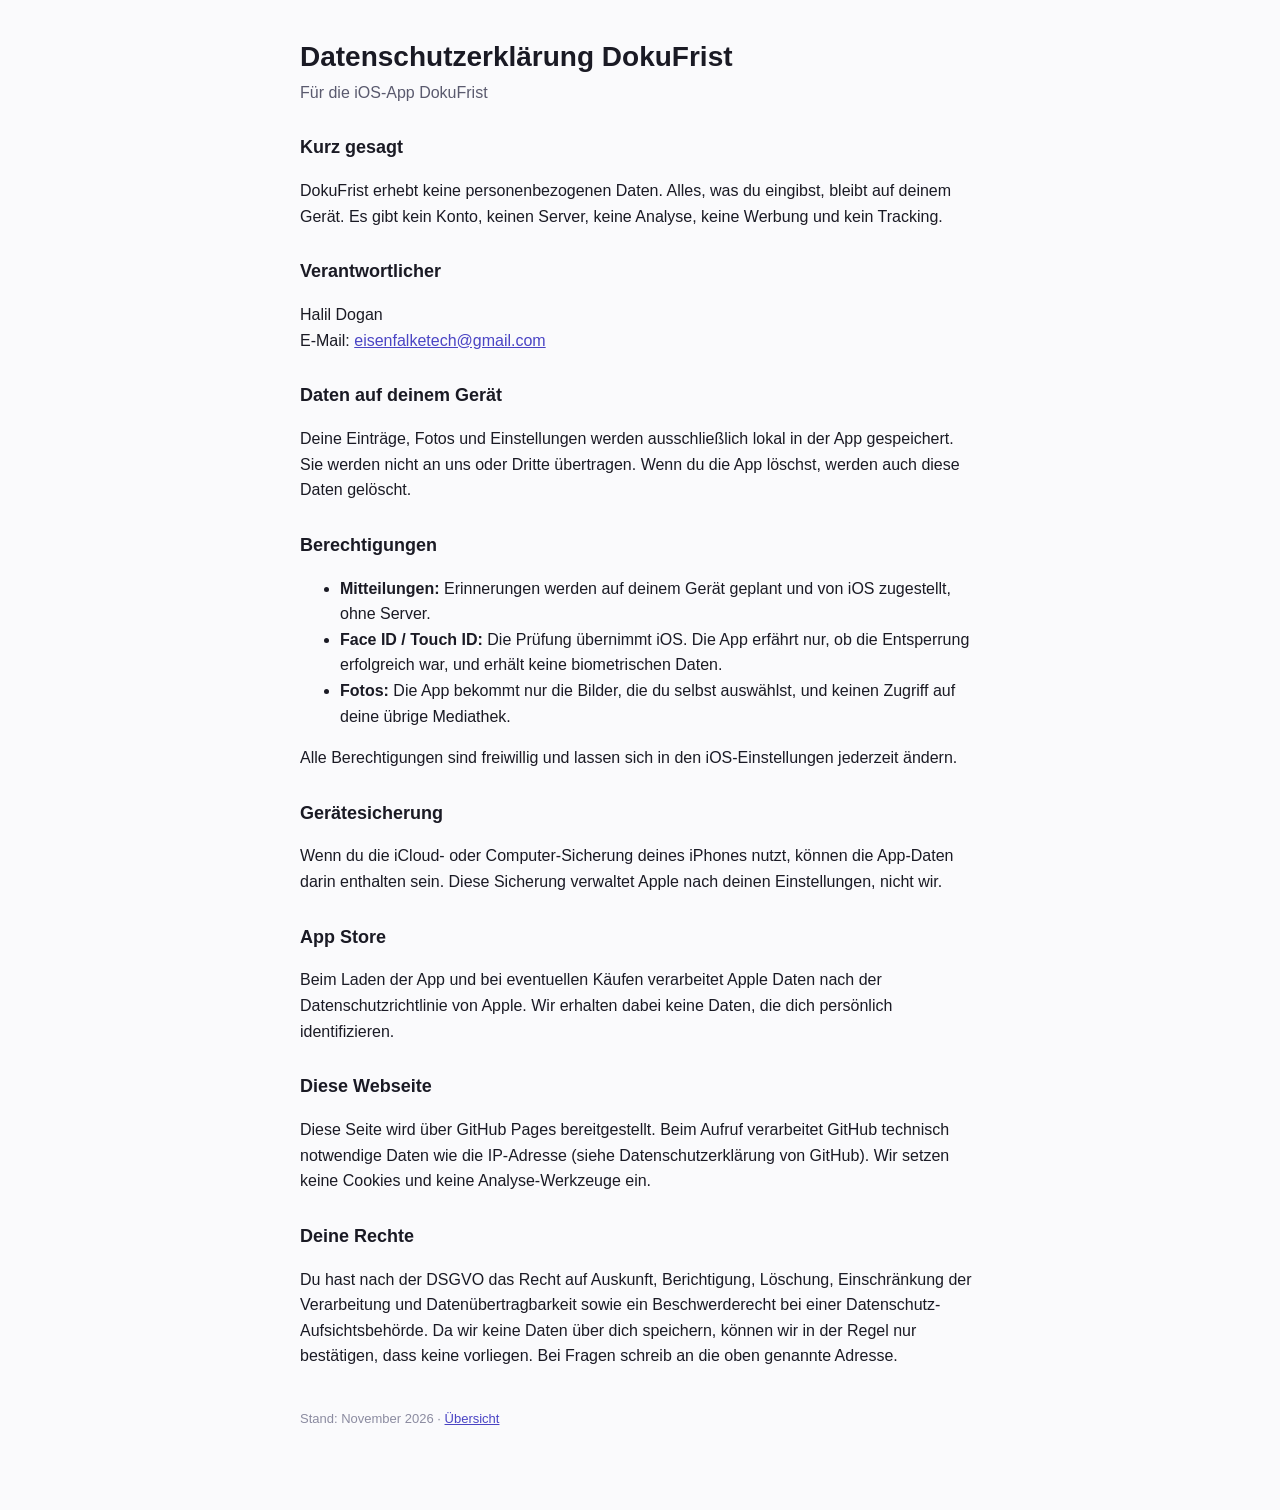
==== dokufrist/datenschutz/index.html @ 4a91ef64 "Support- und Datenschutzseiten für DokuFrist und AutoFrist Co-Authored-By: Claude Opus 5.5 <noreply@" ====
<!DOCTYPE html>
<html lang="de"><head><meta charset="utf-8"><meta name="viewport" content="width=device-width,initial-scale=1">
<meta name="robots" content="noindex"><title>Datenschutzerklärung DokuFrist</title><link rel="stylesheet" href="/style.css"></head>
<body><h1>Datenschutzerklärung DokuFrist</h1><p class="sub">Für die iOS-App DokuFrist</p>
<h2>Kurz gesagt</h2><p>DokuFrist erhebt keine personenbezogenen Daten. Alles, was du eingibst, bleibt auf deinem Gerät. Es gibt kein Konto, keinen Server, keine Analyse, keine Werbung und kein Tracking.</p>
<h2>Verantwortlicher</h2><p>Halil Dogan<br>E-Mail: <a href="mailto:eisenfalketech@gmail.com">eisenfalketech@gmail.com</a></p>
<h2>Daten auf deinem Gerät</h2><p>Deine Einträge, Fotos und Einstellungen werden ausschließlich lokal in der App gespeichert. Sie werden nicht an uns oder Dritte übertragen. Wenn du die App löschst, werden auch diese Daten gelöscht.</p>
<h2>Berechtigungen</h2><ul><li><b>Mitteilungen:</b> Erinnerungen werden auf deinem Gerät geplant und von iOS zugestellt, ohne Server.</li><li><b>Face ID / Touch ID:</b> Die Prüfung übernimmt iOS. Die App erfährt nur, ob die Entsperrung erfolgreich war, und erhält keine biometrischen Daten.</li><li><b>Fotos:</b> Die App bekommt nur die Bilder, die du selbst auswählst, und keinen Zugriff auf deine übrige Mediathek.</li></ul><p>Alle Berechtigungen sind freiwillig und lassen sich in den iOS-Einstellungen jederzeit ändern.</p>
<h2>Gerätesicherung</h2><p>Wenn du die iCloud- oder Computer-Sicherung deines iPhones nutzt, können die App-Daten darin enthalten sein. Diese Sicherung verwaltet Apple nach deinen Einstellungen, nicht wir.</p>
<h2>App Store</h2><p>Beim Laden der App und bei eventuellen Käufen verarbeitet Apple Daten nach der Datenschutzrichtlinie von Apple. Wir erhalten dabei keine Daten, die dich persönlich identifizieren.</p>
<h2>Diese Webseite</h2><p>Diese Seite wird über GitHub Pages bereitgestellt. Beim Aufruf verarbeitet GitHub technisch notwendige Daten wie die IP-Adresse (siehe Datenschutzerklärung von GitHub). Wir setzen keine Cookies und keine Analyse-Werkzeuge ein.</p>
<h2>Deine Rechte</h2><p>Du hast nach der DSGVO das Recht auf Auskunft, Berichtigung, Löschung, Einschränkung der Verarbeitung und Datenübertragbarkeit sowie ein Beschwerderecht bei einer Datenschutz-Aufsichtsbehörde. Da wir keine Daten über dich speichern, können wir in der Regel nur bestätigen, dass keine vorliegen. Bei Fragen schreib an die oben genannte Adresse.</p>
<footer>Stand: November 2026 · <a href="/">Übersicht</a></footer></body></html>
---- style.css ----
body{font-family:-apple-system,BlinkMacSystemFont,"Segoe UI",sans-serif;max-width:680px;margin:0 auto;padding:40px 20px 80px;line-height:1.6;color:#1a1a24;background:#fafafc}
h1{font-size:28px;line-height:1.2;margin:0 0 6px}h2{font-size:18px;margin:28px 0 6px}p,li{font-size:16px}
.sub{color:#5a5a6e;margin:0 0 24px}a{color:#4a44c4}footer{margin-top:40px;font-size:13px;color:#8b8ba0}
@media(prefers-color-scheme:dark){body{background:#131318;color:#ececf3}.sub{color:#a3a3b8}a{color:#9a94ff}}
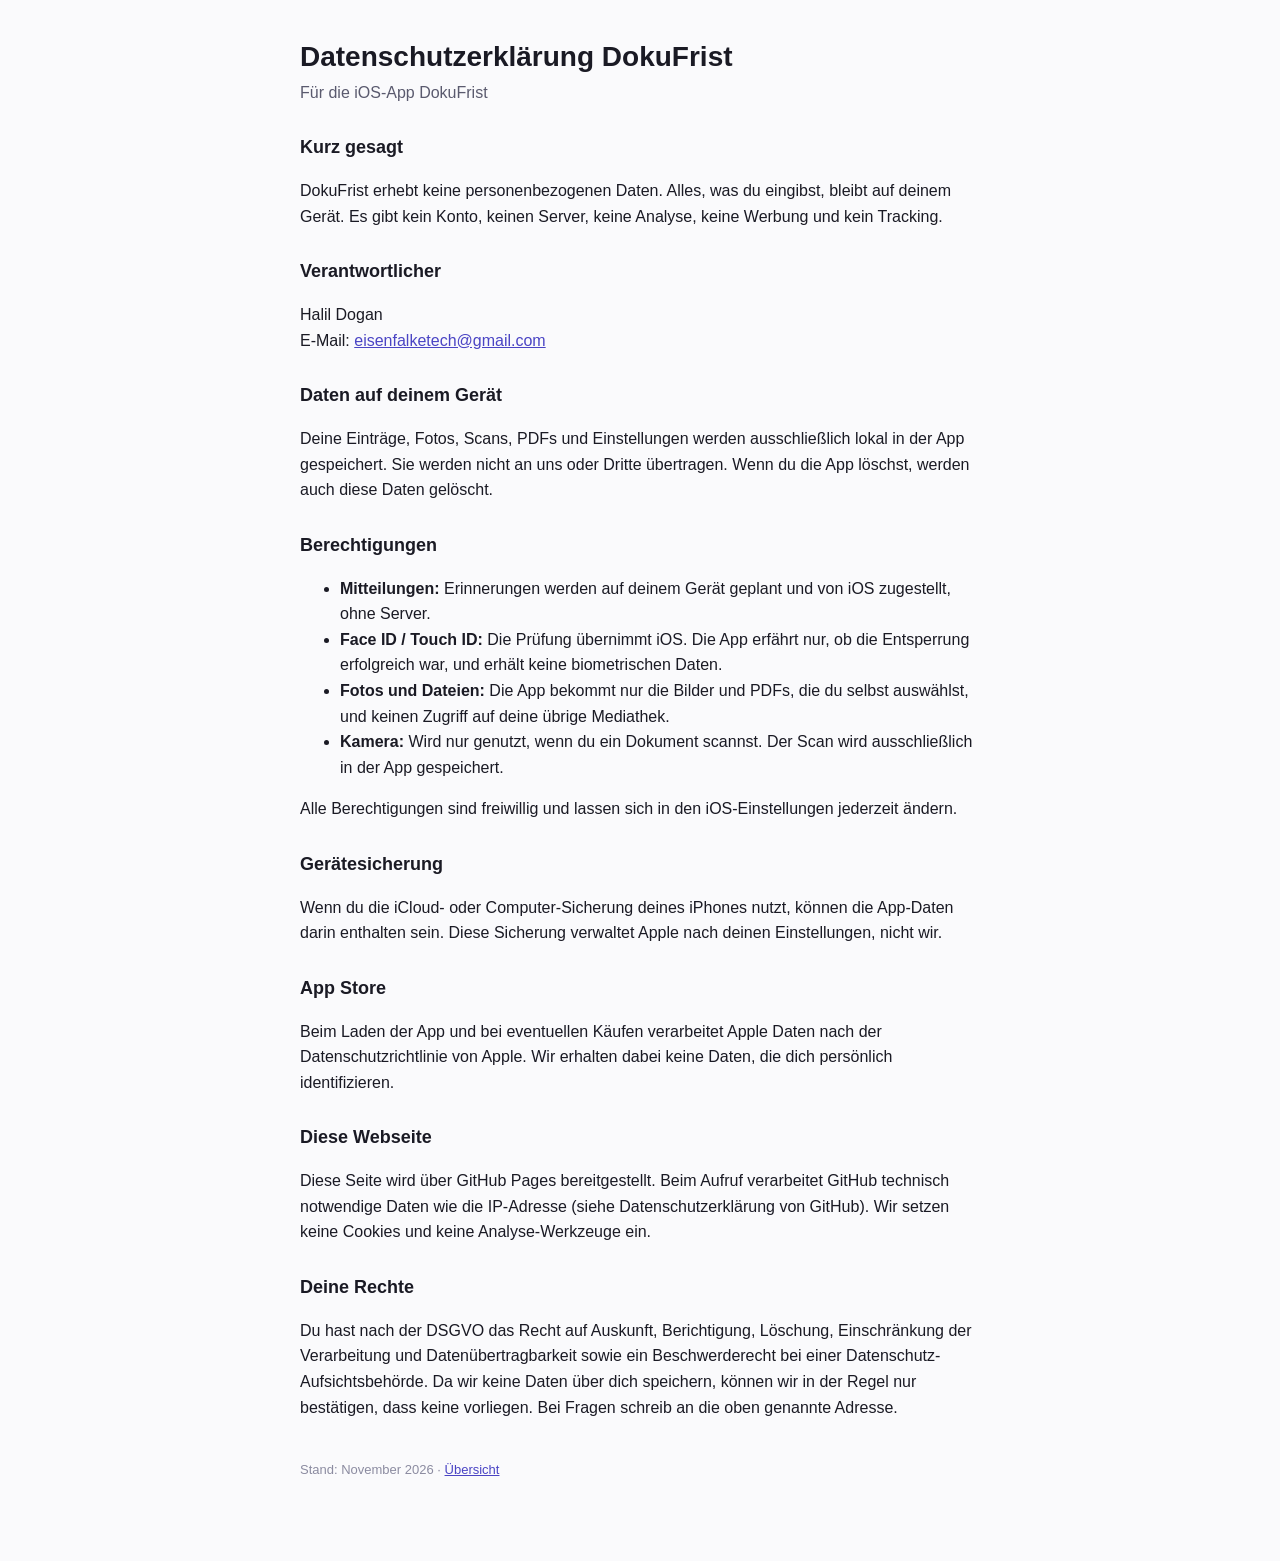
==== commit cded1dbd: "Datenschutz: Kamera, Scans und PDFs ergänzt (DokuFrist, AutoFrist) Co-Authored-By: Claude Opus 5.5 <" ====
--- a/dokufrist/datenschutz/index.html
+++ b/dokufrist/datenschutz/index.html
@@ -4,8 +4,8 @@
 <body><h1>Datenschutzerklärung DokuFrist</h1><p class="sub">Für die iOS-App DokuFrist</p>
 <h2>Kurz gesagt</h2><p>DokuFrist erhebt keine personenbezogenen Daten. Alles, was du eingibst, bleibt auf deinem Gerät. Es gibt kein Konto, keinen Server, keine Analyse, keine Werbung und kein Tracking.</p>
 <h2>Verantwortlicher</h2><p>Halil Dogan<br>E-Mail: <a href="mailto:eisenfalketech@gmail.com">eisenfalketech@gmail.com</a></p>
-<h2>Daten auf deinem Gerät</h2><p>Deine Einträge, Fotos und Einstellungen werden ausschließlich lokal in der App gespeichert. Sie werden nicht an uns oder Dritte übertragen. Wenn du die App löschst, werden auch diese Daten gelöscht.</p>
-<h2>Berechtigungen</h2><ul><li><b>Mitteilungen:</b> Erinnerungen werden auf deinem Gerät geplant und von iOS zugestellt, ohne Server.</li><li><b>Face ID / Touch ID:</b> Die Prüfung übernimmt iOS. Die App erfährt nur, ob die Entsperrung erfolgreich war, und erhält keine biometrischen Daten.</li><li><b>Fotos:</b> Die App bekommt nur die Bilder, die du selbst auswählst, und keinen Zugriff auf deine übrige Mediathek.</li></ul><p>Alle Berechtigungen sind freiwillig und lassen sich in den iOS-Einstellungen jederzeit ändern.</p>
+<h2>Daten auf deinem Gerät</h2><p>Deine Einträge, Fotos, Scans, PDFs und Einstellungen werden ausschließlich lokal in der App gespeichert. Sie werden nicht an uns oder Dritte übertragen. Wenn du die App löschst, werden auch diese Daten gelöscht.</p>
+<h2>Berechtigungen</h2><ul><li><b>Mitteilungen:</b> Erinnerungen werden auf deinem Gerät geplant und von iOS zugestellt, ohne Server.</li><li><b>Face ID / Touch ID:</b> Die Prüfung übernimmt iOS. Die App erfährt nur, ob die Entsperrung erfolgreich war, und erhält keine biometrischen Daten.</li><li><b>Fotos und Dateien:</b> Die App bekommt nur die Bilder und PDFs, die du selbst auswählst, und keinen Zugriff auf deine übrige Mediathek.</li><li><b>Kamera:</b> Wird nur genutzt, wenn du ein Dokument scannst. Der Scan wird ausschließlich in der App gespeichert.</li></ul><p>Alle Berechtigungen sind freiwillig und lassen sich in den iOS-Einstellungen jederzeit ändern.</p>
 <h2>Gerätesicherung</h2><p>Wenn du die iCloud- oder Computer-Sicherung deines iPhones nutzt, können die App-Daten darin enthalten sein. Diese Sicherung verwaltet Apple nach deinen Einstellungen, nicht wir.</p>
 <h2>App Store</h2><p>Beim Laden der App und bei eventuellen Käufen verarbeitet Apple Daten nach der Datenschutzrichtlinie von Apple. Wir erhalten dabei keine Daten, die dich persönlich identifizieren.</p>
 <h2>Diese Webseite</h2><p>Diese Seite wird über GitHub Pages bereitgestellt. Beim Aufruf verarbeitet GitHub technisch notwendige Daten wie die IP-Adresse (siehe Datenschutzerklärung von GitHub). Wir setzen keine Cookies und keine Analyse-Werkzeuge ein.</p>
